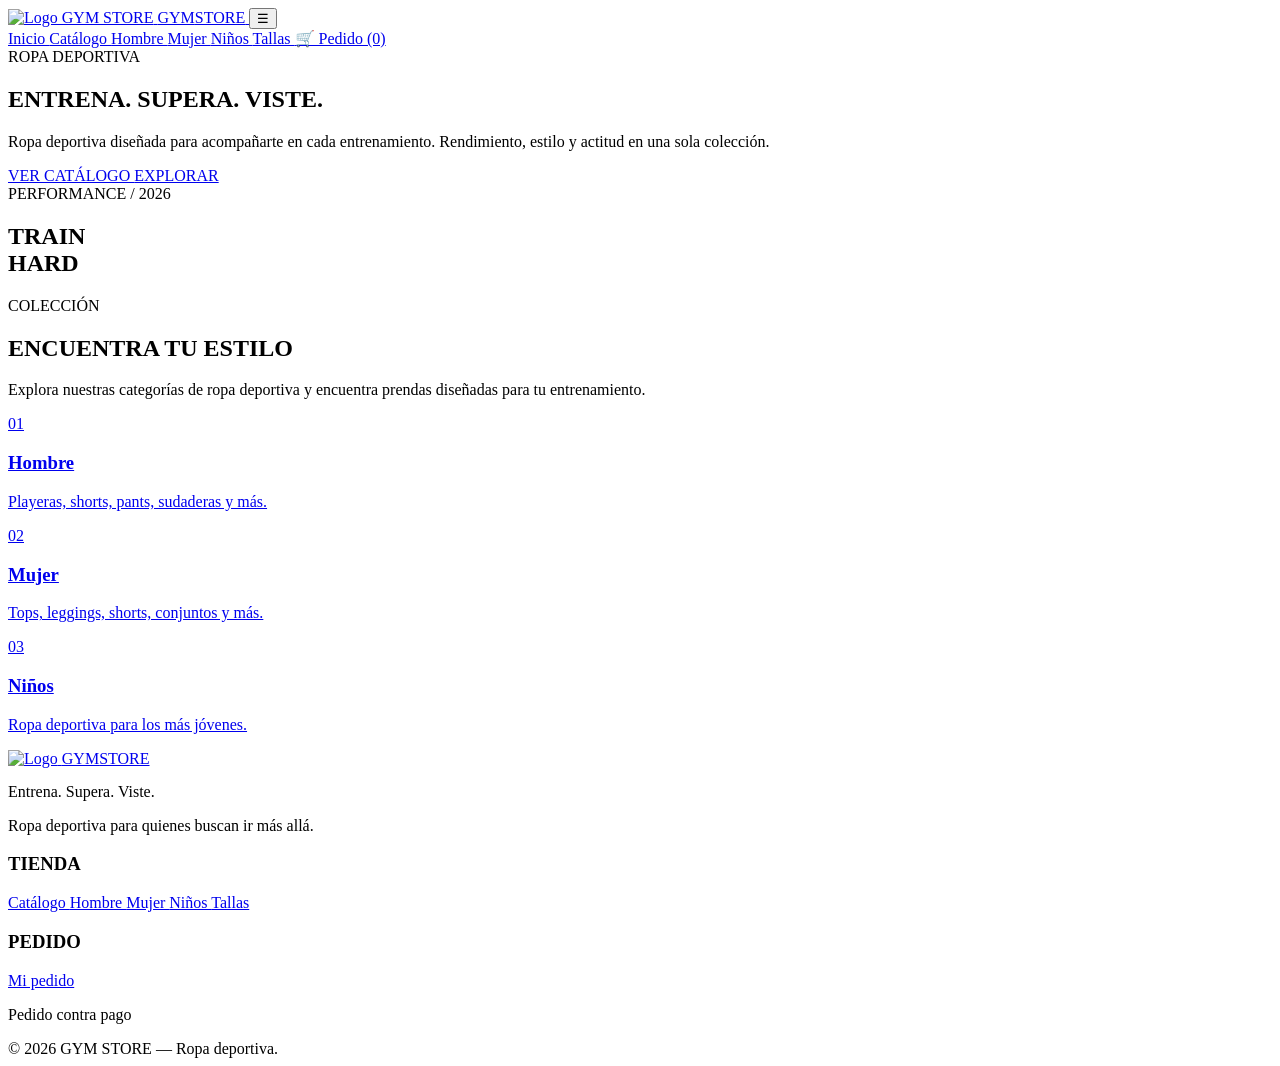
==== index.html @ 585616c9 "Add files via upload" ====
<!DOCTYPE html>
<html lang="es">

<head>

    <meta charset="UTF-8">

    <meta
        name="viewport"
        content="width=device-width, initial-scale=1.0"
    >

    <meta
        name="description"
        content="Tienda de ropa deportiva y gym."
    >

    <title>GYM STORE | Ropa Deportiva</title>

    <!-- CSS PRINCIPAL -->
    <link
        rel="stylesheet"
        href="assets/css/style.css"
    >

    <!-- CSS RESPONSIVE -->
    <link
        rel="stylesheet"
        href="assets/css/responsive.css"
    >

</head>

<body>

    <!-- =====================================================
         HEADER
         ===================================================== -->

    <header class="header">

        <div class="header-container">

            <!-- LOGO -->

            <a
                href="index.html"
                class="logo"
            >

                <img
                    src="assets/img/logo.png"
                    alt="Logo GYM STORE"
                >

                <span class="logo-text">
                    GYM<span>STORE</span>
                </span>

            </a>


            <!-- BOTÓN MENÚ MÓVIL -->

            <button
                class="menu-toggle"
                id="menuToggle"
                aria-label="Abrir menú"
            >
                ☰
            </button>


            <!-- NAVEGACIÓN -->

            <nav
                class="nav"
                id="mainNav"
            >

                <a href="index.html">
                    Inicio
                </a>

                <a href="catalogo.html">
                    Catálogo
                </a>

                <a href="hombre.html">
                    Hombre
                </a>

                <a href="mujer.html">
                    Mujer
                </a>

                <a href="ninos.html">
                    Niños
                </a>

                <a href="tallas.html">
                    Tallas
                </a>

                <a
                    href="pedido.html"
                    class="nav-pedido"
                >
                    🛒 Pedido
                    <span id="cartCount">(0)</span>
                </a>

            </nav>

        </div>

    </header>


    <!-- =====================================================
         HERO
         ===================================================== -->

    <main>

        <section class="hero">

            <div class="hero-container">

                <!-- TEXTO -->

                <div class="hero-content">

                    <span class="hero-label">
                        ROPA DEPORTIVA
                    </span>


                    <h1>

                        ENTRENA.
                        <span>SUPERA.</span>
                        VISTE.

                    </h1>


                    <p class="hero-description">

                        Ropa deportiva diseñada para acompañarte
                        en cada entrenamiento. Rendimiento,
                        estilo y actitud en una sola colección.

                    </p>


                    <div class="hero-buttons">

                        <a
                            href="catalogo.html"
                            class="btn btn-primary"
                        >
                            VER CATÁLOGO
                        </a>

                        <a
                            href="#categorias"
                            class="btn btn-outline"
                        >
                            EXPLORAR
                        </a>

                    </div>

                </div>


                <!-- ELEMENTO VISUAL -->

                <div class="hero-visual">

                    <div class="hero-card">

                        <div class="hero-card-content">

                            <span>
                                PERFORMANCE / 2026
                            </span>

                            <h2>
                                TRAIN<br>
                                HARD
                            </h2>

                        </div>

                    </div>

                </div>

            </div>

        </section>


        <!-- =================================================
             CATEGORÍAS
             ================================================= -->

        <section
            class="section"
            id="categorias"
        >

            <div class="section-container">

                <div class="section-header">

                    <span class="section-tag">
                        COLECCIÓN
                    </span>

                    <h2 class="section-title">
                        ENCUENTRA TU ESTILO
                    </h2>

                    <p class="section-description">

                        Explora nuestras categorías de ropa
                        deportiva y encuentra prendas diseñadas
                        para tu entrenamiento.

                    </p>

                </div>


                <div class="categories">


                    <!-- HOMBRE -->

                    <a
                        href="hombre.html"
                        class="category-card"
                    >

                        <span class="category-number">
                            01
                        </span>

                        <h3>
                            Hombre
                        </h3>

                        <p>
                            Playeras, shorts, pants,
                            sudaderas y más.
                        </p>

                    </a>


                    <!-- MUJER -->

                    <a
                        href="mujer.html"
                        class="category-card"
                    >

                        <span class="category-number">
                            02
                        </span>

                        <h3>
                            Mujer
                        </h3>

                        <p>
                            Tops, leggings, shorts,
                            conjuntos y más.
                        </p>

                    </a>


                    <!-- NIÑOS -->

                    <a
                        href="ninos.html"
                        class="category-card"
                    >

                        <span class="category-number">
                            03
                        </span>

                        <h3>
                            Niños
                        </h3>

                        <p>
                            Ropa deportiva para
                            los más jóvenes.
                        </p>

                    </a>


                </div>

            </div>

        </section>

    </main>


    <!-- =====================================================
         FOOTER
         ===================================================== -->

    <footer class="footer">

        <div class="footer-container">


            <!-- INFORMACIÓN -->

            <div>

                <a
                    href="index.html"
                    class="logo"
                >

                    <img
                        src="assets/img/logo.png"
                        alt="Logo"
                    >

                    <span class="logo-text">
                        GYM<span>STORE</span>
                    </span>

                </a>

                <p style="margin-top: 15px;">
                    Entrena. Supera. Viste.
                </p>

                <p>
                    Ropa deportiva para quienes
                    buscan ir más allá.
                </p>

            </div>


            <!-- TIENDA -->

            <div>

                <h3>
                    TIENDA
                </h3>

                <a href="catalogo.html">
                    Catálogo
                </a>

                <a href="hombre.html">
                    Hombre
                </a>

                <a href="mujer.html">
                    Mujer
                </a>

                <a href="ninos.html">
                    Niños
                </a>

                <a href="tallas.html">
                    Tallas
                </a>

            </div>


            <!-- PEDIDO -->

            <div>

                <h3>
                    PEDIDO
                </h3>

                <a href="pedido.html">
                    Mi pedido
                </a>

                <p>
                    Pedido contra pago
                </p>

            </div>

        </div>


        <div class="footer-bottom">

            © 2026 GYM STORE —
            Ropa deportiva.

        </div>

    </footer>


    <!-- =====================================================
         JAVASCRIPT
         ===================================================== -->

    <script src="assets/js/app.js"></script>

</body>

</html>
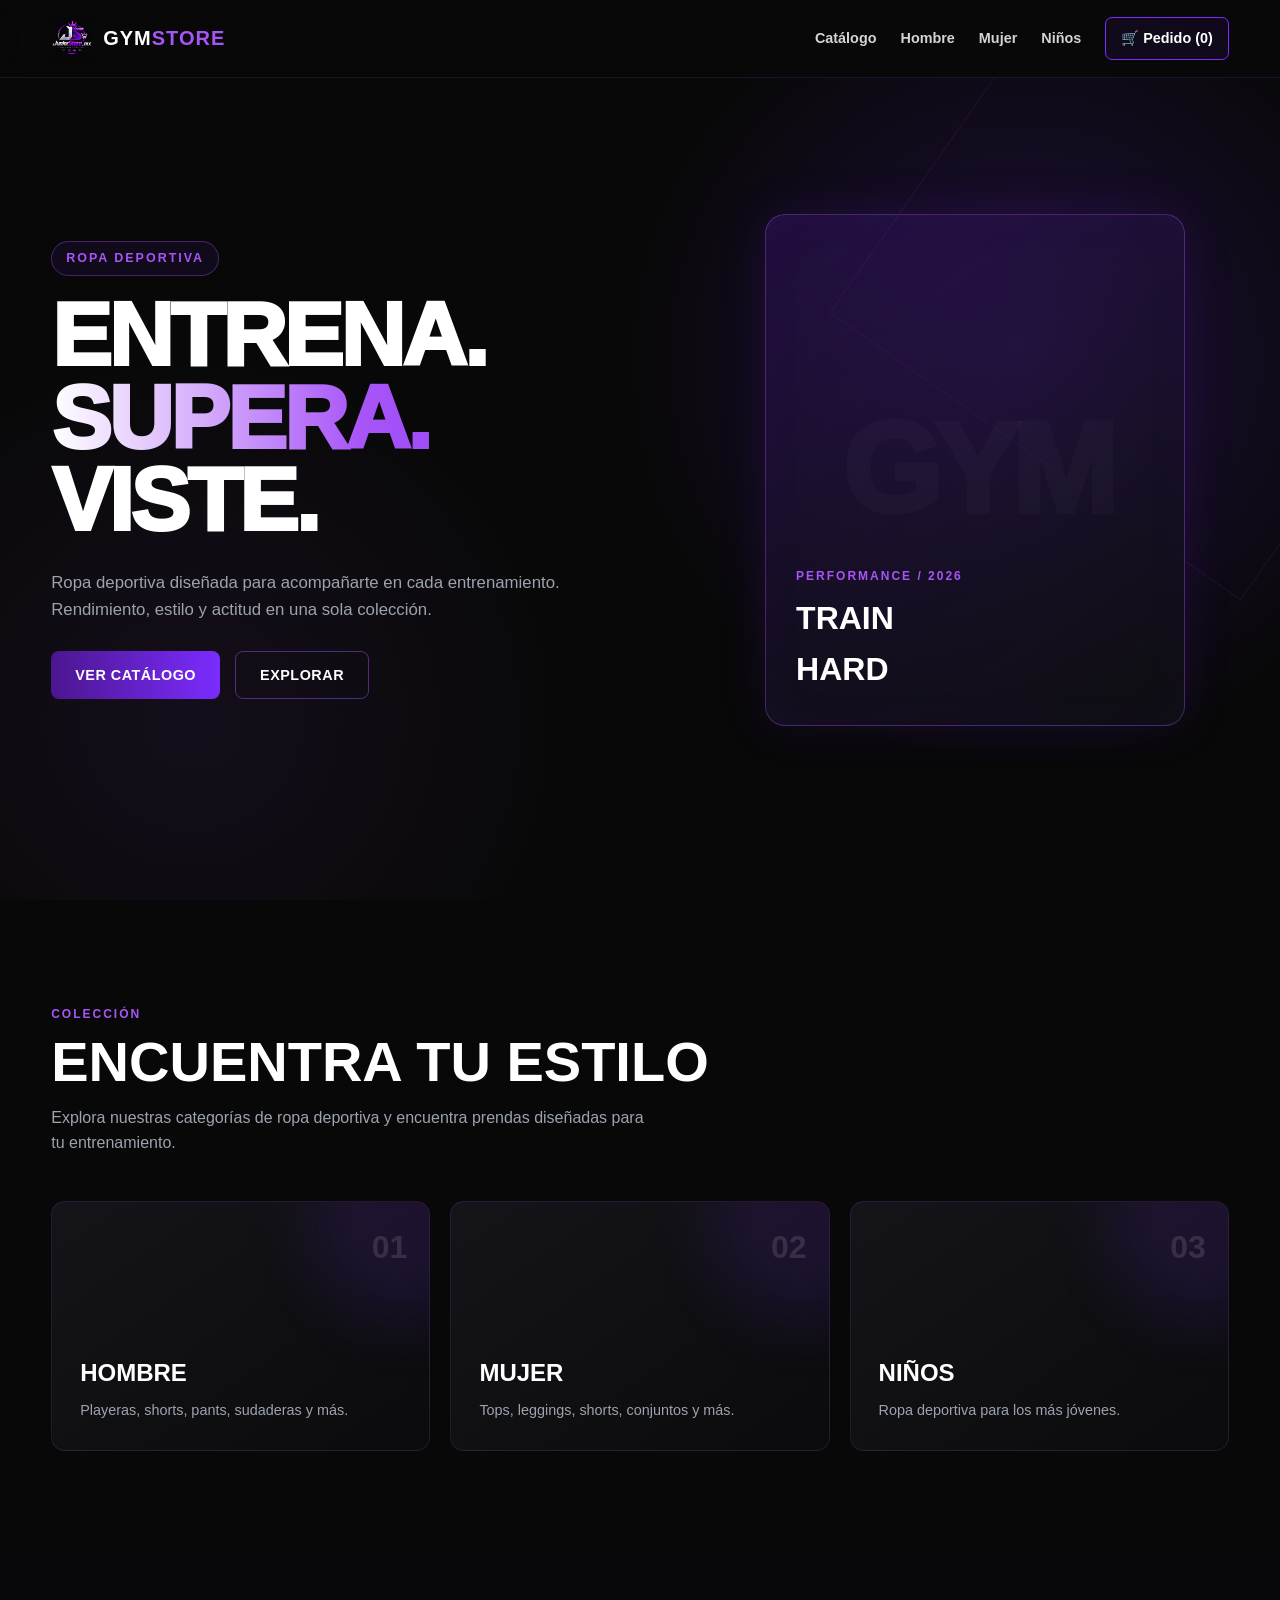
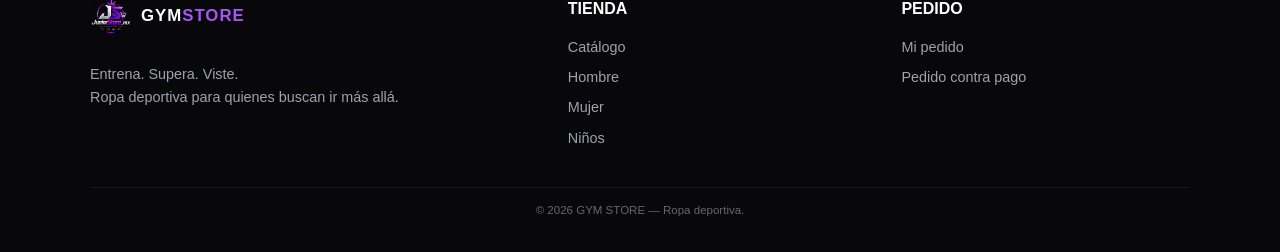
==== commit 20544ccc: "Add files via upload" ====
--- a/index.html
+++ b/index.html
@@ -78,10 +78,7 @@
                 id="mainNav"
             >
 
-                <a href="index.html">
-                    Inicio
-                </a>
-
+                
                 <a href="catalogo.html">
                     Catálogo
                 </a>
@@ -98,9 +95,7 @@
                     Niños
                 </a>
 
-                <a href="tallas.html">
-                    Tallas
-                </a>
+                
 
                 <a
                     href="pedido.html"
@@ -381,9 +376,7 @@
                     Niños
                 </a>
 
-                <a href="tallas.html">
-                    Tallas
-                </a>
+               
 
             </div>
 
--- a/assets/css/style.css
+++ b/assets/css/style.css
@@ -0,0 +1,1730 @@
+/* =========================================================
+   TIENDA GYM
+   ESTILOS PRINCIPALES
+   ========================================================= */
+
+:root {
+    --bg-primary: #080808;
+    --bg-secondary: #0f0f12;
+    --bg-card: #17171c;
+
+    --purple: #7b2cff;
+    --purple-dark: #4b168f;
+    --purple-neon: #a855f7;
+
+    --white: #ffffff;
+    --gray: #9ca3af;
+    --gray-dark: #666670;
+
+    --border: rgba(168, 85, 247, 0.22);
+
+    --shadow-purple: 0 0 25px rgba(123, 44, 255, 0.25);
+
+    --transition: 0.3s ease;
+}
+
+/* =========================================================
+   RESET
+   ========================================================= */
+
+* {
+    margin: 0;
+    padding: 0;
+    box-sizing: border-box;
+}
+
+html {
+    scroll-behavior: smooth;
+}
+
+body {
+    font-family: Arial, Helvetica, sans-serif;
+    background: var(--bg-primary);
+    color: var(--white);
+    line-height: 1.6;
+    overflow-x: hidden;
+}
+
+a {
+    color: inherit;
+    text-decoration: none;
+}
+
+button,
+a {
+    -webkit-tap-highlight-color: transparent;
+}
+
+/* =========================================================
+   SCROLLBAR
+   ========================================================= */
+
+::-webkit-scrollbar {
+    width: 8px;
+}
+
+::-webkit-scrollbar-track {
+    background: #050505;
+}
+
+::-webkit-scrollbar-thumb {
+    background: var(--purple-dark);
+    border-radius: 10px;
+}
+
+::-webkit-scrollbar-thumb:hover {
+    background: var(--purple);
+}
+
+/* =========================================================
+   HEADER
+   ========================================================= */
+
+.header {
+    position: fixed;
+    top: 0;
+    left: 0;
+    width: 100%;
+    height: 78px;
+
+    display: flex;
+    align-items: center;
+
+    background: rgba(8, 8, 8, 0.88);
+    backdrop-filter: blur(14px);
+
+    border-bottom: 1px solid rgba(168, 85, 247, 0.15);
+
+    z-index: 1000;
+}
+
+.header-container {
+    width: min(1200px, 92%);
+    margin: auto;
+
+    display: flex;
+    align-items: center;
+    justify-content: space-between;
+    gap: 30px;
+}
+
+/* =========================================================
+   LOGO
+   ========================================================= */
+
+.logo {
+    display: flex;
+    align-items: center;
+    gap: 10px;
+
+    font-size: 1.25rem;
+    font-weight: 900;
+    letter-spacing: 1px;
+    text-transform: uppercase;
+}
+
+.logo img {
+    width: 42px;
+    height: 42px;
+
+    object-fit: contain;
+
+    border-radius: 8px;
+}
+
+.logo-text {
+    color: var(--white);
+}
+
+.logo-text span {
+    color: var(--purple-neon);
+}
+
+/* =========================================================
+   NAVEGACIÓN
+   ========================================================= */
+
+.nav {
+    display: flex;
+    align-items: center;
+    gap: 24px;
+}
+
+.nav a {
+    position: relative;
+
+    color: #d4d4d8;
+
+    font-size: 0.9rem;
+    font-weight: 700;
+
+    transition: var(--transition);
+}
+
+.nav a::after {
+    content: "";
+
+    position: absolute;
+    left: 0;
+    bottom: -8px;
+
+    width: 0;
+    height: 2px;
+
+    background: var(--purple-neon);
+
+    box-shadow: 0 0 10px var(--purple);
+
+    transition: var(--transition);
+}
+
+.nav a:hover {
+    color: var(--white);
+}
+
+.nav a:hover::after {
+    width: 100%;
+}
+
+/* =========================================================
+   BOTÓN PEDIDO
+   ========================================================= */
+
+.nav-pedido {
+    padding: 9px 15px;
+
+    border: 1px solid var(--purple);
+    border-radius: 7px;
+
+    color: var(--white) !important;
+
+    background: rgba(123, 44, 255, 0.08);
+
+    transition: var(--transition);
+}
+
+.nav-pedido:hover {
+    background: var(--purple);
+    box-shadow: var(--shadow-purple);
+}
+
+.nav-pedido::after {
+    display: none;
+}
+
+/* =========================================================
+   BOTÓN MENÚ MÓVIL
+   ========================================================= */
+
+.menu-toggle {
+    display: none;
+
+    width: 42px;
+    height: 42px;
+
+    border: 1px solid var(--border);
+    border-radius: 8px;
+
+    background: var(--bg-card);
+    color: var(--white);
+
+    cursor: pointer;
+
+    font-size: 1.3rem;
+}
+
+/* =========================================================
+   HERO
+   ========================================================= */
+
+.hero {
+    min-height: 100vh;
+
+    display: flex;
+    align-items: center;
+
+    position: relative;
+
+    padding: 120px 0 80px;
+
+    background:
+        radial-gradient(
+            circle at 80% 40%,
+            rgba(123, 44, 255, 0.20),
+            transparent 35%
+        ),
+        radial-gradient(
+            circle at 15% 80%,
+            rgba(168, 85, 247, 0.08),
+            transparent 30%
+        ),
+        var(--bg-primary);
+
+    overflow: hidden;
+}
+
+/* Líneas decorativas */
+
+.hero::before {
+    content: "";
+
+    position: absolute;
+    top: 0;
+    right: -150px;
+
+    width: 500px;
+    height: 500px;
+
+    border: 1px solid rgba(168, 85, 247, 0.10);
+
+    transform: rotate(35deg);
+}
+
+.hero-container {
+    width: min(1200px, 92%);
+    margin: auto;
+
+    display: grid;
+    grid-template-columns: 1.1fr 0.9fr;
+
+    align-items: center;
+
+    gap: 50px;
+
+    position: relative;
+    z-index: 2;
+}
+
+/* =========================================================
+   TEXTO HERO
+   ========================================================= */
+
+.hero-content {
+    animation: fadeUp 0.8s ease forwards;
+}
+
+.hero-label {
+    display: inline-block;
+
+    margin-bottom: 18px;
+
+    padding: 7px 14px;
+
+    border: 1px solid rgba(168, 85, 247, 0.35);
+    border-radius: 30px;
+
+    background: rgba(123, 44, 255, 0.08);
+
+    color: var(--purple-neon);
+
+    font-size: 0.78rem;
+    font-weight: 800;
+
+    letter-spacing: 2px;
+    text-transform: uppercase;
+}
+
+.hero h1 {
+    max-width: 750px;
+
+    font-size: clamp(3rem, 7vw, 6.5rem);
+
+    line-height: 0.92;
+
+    font-weight: 950;
+
+    letter-spacing: -3px;
+
+    text-transform: uppercase;
+}
+
+.hero h1 span {
+    display: block;
+
+    color: transparent;
+
+    background: linear-gradient(
+        90deg,
+        #ffffff,
+        var(--purple-neon),
+        var(--purple)
+    );
+
+    background-clip: text;
+    -webkit-background-clip: text;
+}
+
+.hero-description {
+    max-width: 580px;
+
+    margin: 28px 0;
+
+    color: var(--gray);
+
+    font-size: 1.05rem;
+}
+
+/* =========================================================
+   BOTONES
+   ========================================================= */
+
+.hero-buttons {
+    display: flex;
+    align-items: center;
+    gap: 15px;
+
+    flex-wrap: wrap;
+}
+
+.btn {
+    display: inline-flex;
+    align-items: center;
+    justify-content: center;
+
+    min-height: 48px;
+
+    padding: 0 24px;
+
+    border-radius: 8px;
+
+    font-size: 0.9rem;
+    font-weight: 800;
+
+    letter-spacing: 0.5px;
+
+    cursor: pointer;
+
+    transition: var(--transition);
+}
+
+.btn-primary {
+    border: none;
+
+    background: linear-gradient(
+        90deg,
+        var(--purple-dark),
+        var(--purple)
+    );
+
+    color: var(--white);
+
+    box-shadow: 0 0 0 rgba(123, 44, 255, 0);
+}
+
+.btn-primary:hover {
+    transform: translateY(-3px);
+
+    box-shadow:
+        0 0 15px rgba(123, 44, 255, 0.45),
+        0 0 35px rgba(123, 44, 255, 0.18);
+}
+
+.btn-outline {
+    border: 1px solid rgba(168, 85, 247, 0.45);
+
+    background: transparent;
+
+    color: var(--white);
+}
+
+.btn-outline:hover {
+    border-color: var(--purple-neon);
+
+    background: rgba(123, 44, 255, 0.08);
+
+    box-shadow: var(--shadow-purple);
+}
+
+/* =========================================================
+   HERO VISUAL
+   ========================================================= */
+
+.hero-visual {
+    min-height: 500px;
+
+    position: relative;
+
+    display: flex;
+    align-items: center;
+    justify-content: center;
+}
+
+.hero-card {
+    width: min(420px, 90%);
+
+    aspect-ratio: 0.82;
+
+    position: relative;
+
+    border: 1px solid rgba(168, 85, 247, 0.35);
+    border-radius: 20px;
+
+    background:
+        linear-gradient(
+            145deg,
+            rgba(123, 44, 255, 0.16),
+            rgba(15, 15, 18, 0.95)
+        );
+
+    box-shadow:
+        0 0 50px rgba(123, 44, 255, 0.12),
+        inset 0 0 50px rgba(123, 44, 255, 0.04);
+
+    overflow: hidden;
+}
+
+.hero-card::before {
+    content: "GYM";
+
+    position: absolute;
+
+    top: 50%;
+    left: 50%;
+
+    transform: translate(-50%, -50%);
+
+    font-size: 8rem;
+    font-weight: 950;
+
+    color: rgba(255, 255, 255, 0.025);
+
+    letter-spacing: -8px;
+}
+
+.hero-card-content {
+    position: absolute;
+
+    left: 30px;
+    right: 30px;
+    bottom: 30px;
+
+    z-index: 2;
+}
+
+.hero-card-content span {
+    color: var(--purple-neon);
+
+    font-size: 0.75rem;
+    font-weight: 800;
+
+    letter-spacing: 2px;
+}
+
+.hero-card-content h2 {
+    margin-top: 5px;
+
+    font-size: 2rem;
+
+    text-transform: uppercase;
+}
+
+/* =========================================================
+   SECCIONES
+   ========================================================= */
+
+.section {
+    padding: 100px 0;
+}
+
+.section-container {
+    width: min(1200px, 92%);
+    margin: auto;
+}
+
+.section-header {
+    margin-bottom: 45px;
+}
+
+.section-tag {
+    color: var(--purple-neon);
+
+    font-size: 0.75rem;
+    font-weight: 800;
+
+    letter-spacing: 2px;
+    text-transform: uppercase;
+}
+
+.section-title {
+    margin-top: 8px;
+
+    font-size: clamp(2rem, 5vw, 3.5rem);
+
+    line-height: 1;
+
+    text-transform: uppercase;
+}
+
+.section-description {
+    max-width: 600px;
+
+    margin-top: 15px;
+
+    color: var(--gray);
+}
+
+/* =========================================================
+   CARDS DE CATEGORÍAS
+   ========================================================= */
+
+.categories {
+    display: grid;
+
+    grid-template-columns: repeat(3, 1fr);
+
+    gap: 20px;
+}
+
+.category-card {
+    min-height: 250px;
+
+    display: flex;
+    flex-direction: column;
+    justify-content: flex-end;
+
+    padding: 28px;
+
+    position: relative;
+
+    border: 1px solid rgba(168, 85, 247, 0.16);
+    border-radius: 14px;
+
+    background:
+        linear-gradient(
+            145deg,
+            #151519,
+            #0b0b0d
+        );
+
+    overflow: hidden;
+
+    transition: var(--transition);
+}
+
+.category-card::before {
+    content: "";
+
+    position: absolute;
+
+    top: -80px;
+    right: -80px;
+
+    width: 200px;
+    height: 200px;
+
+    border-radius: 50%;
+
+    background: rgba(123, 44, 255, 0.12);
+
+    filter: blur(30px);
+}
+
+.category-card:hover {
+    transform: translateY(-7px);
+
+    border-color: rgba(168, 85, 247, 0.55);
+
+    box-shadow: var(--shadow-purple);
+}
+
+.category-number {
+    position: absolute;
+
+    top: 20px;
+    right: 22px;
+
+    color: rgba(255, 255, 255, 0.12);
+
+    font-size: 2rem;
+    font-weight: 900;
+}
+
+.category-card h3 {
+    position: relative;
+
+    font-size: 1.5rem;
+
+    text-transform: uppercase;
+}
+
+.category-card p {
+    position: relative;
+
+    margin-top: 6px;
+
+    color: var(--gray);
+
+    font-size: 0.9rem;
+}
+
+/* =========================================================
+   FOOTER
+   ========================================================= */
+
+.footer {
+    padding: 50px 0 25px;
+
+    border-top: 1px solid rgba(168, 85, 247, 0.12);
+
+    background: #050505;
+}
+
+.footer-container {
+    width: min(1200px, 92%);
+    margin: auto;
+
+    display: grid;
+    grid-template-columns: 1.5fr 1fr 1fr;
+
+    gap: 40px;
+}
+
+.footer h3 {
+    margin-bottom: 15px;
+
+    font-size: 1rem;
+}
+
+.footer p,
+.footer a {
+    color: var(--gray);
+
+    font-size: 0.9rem;
+}
+
+.footer a {
+    display: block;
+
+    margin-bottom: 7px;
+
+    transition: var(--transition);
+}
+
+.footer a:hover {
+    color: var(--purple-neon);
+}
+
+.footer-bottom {
+    width: min(1200px, 92%);
+
+    margin: 40px auto 0;
+
+    padding-top: 20px;
+
+    border-top: 1px solid rgba(255, 255, 255, 0.06);
+
+    text-align: center;
+
+    color: var(--gray-dark);
+
+    font-size: 0.8rem;
+}
+
+/* =========================================================
+   ANIMACIONES
+   ========================================================= */
+
+@keyframes fadeUp {
+    from {
+        opacity: 0;
+        transform: translateY(25px);
+    }
+
+    to {
+        opacity: 1;
+        transform: translateY(0);
+    }
+}
+/* =========================================================
+   GYM STORE
+   MENÚ MÓVIL - CORRECCIÓN DEFINITIVA
+   COMPATIBLE CON BOOTSTRAP
+   ========================================================= */
+
+@media (max-width: 768px) {
+
+    /* ==========================================
+       HEADER
+       ========================================== */
+
+    .header {
+        position: fixed !important;
+
+        top: 0 !important;
+        left: 0 !important;
+
+        width: 100% !important;
+
+        height: 70px !important;
+
+        z-index: 10000 !important;
+
+        background:
+            rgba(8, 8, 11, 0.97) !important;
+
+        border-bottom:
+            1px solid
+            rgba(168, 85, 247, 0.18) !important;
+
+        backdrop-filter:
+            blur(14px) !important;
+    }
+
+
+    .header-container {
+
+        width: 100% !important;
+
+        height: 70px !important;
+
+        padding:
+            0 18px !important;
+
+        display: flex !important;
+
+        align-items: center !important;
+
+        justify-content: space-between !important;
+    }
+
+
+    /* ==========================================
+       LOGO
+       ========================================== */
+
+    .header .logo {
+
+        display: flex !important;
+
+        align-items: center !important;
+
+        gap: 7px !important;
+
+        margin: 0 !important;
+
+        padding: 0 !important;
+
+        text-decoration: none !important;
+    }
+
+
+    .header .logo img {
+
+        width: 35px !important;
+
+        height: 35px !important;
+
+        object-fit: contain !important;
+    }
+
+
+    .header .logo-text {
+
+        color:
+            #ffffff !important;
+
+        font-size:
+            0.95rem !important;
+
+        font-weight:
+            900 !important;
+
+        white-space:
+            nowrap !important;
+    }
+
+
+    .header .logo-text span {
+
+        color:
+            #a855f7 !important;
+    }
+
+
+    /* ==========================================
+       BOTÓN HAMBURGUESA
+       ========================================== */
+
+    .menu-toggle {
+
+        width:
+            42px !important;
+
+        height:
+            42px !important;
+
+        padding:
+            0 !important;
+
+        display:
+            flex !important;
+
+        align-items:
+            center !important;
+
+        justify-content:
+            center !important;
+
+        border:
+            1px solid
+            rgba(255,255,255,0.35) !important;
+
+        border-radius:
+            10px !important;
+
+        background:
+            #111116 !important;
+
+        color:
+            #ffffff !important;
+
+        font-size:
+            0 !important;
+
+        line-height:
+            1 !important;
+
+        cursor:
+            pointer !important;
+
+        z-index:
+            10002 !important;
+    }
+
+
+    /* ==========================================
+       HAMBURGUESA
+       ========================================== */
+
+    .menu-toggle::before {
+
+        content:
+            "☰";
+
+        font-size:
+            22px;
+
+        color:
+            #ffffff;
+
+        line-height:
+            1;
+    }
+
+
+    /* ==========================================
+       BOTÓN CUANDO ESTÁ ABIERTO
+       ========================================== */
+
+    .menu-toggle.active::before {
+
+        content:
+            "✕";
+
+        font-size:
+            21px;
+    }
+
+
+    /* ==========================================
+       MENÚ
+       IMPORTANTE:
+       Bootstrap .nav queda ANULADO aquí
+       ========================================== */
+
+    .header .nav {
+
+        position:
+            fixed !important;
+
+        top:
+            76px !important;
+
+        left:
+            14px !important;
+
+        right:
+            14px !important;
+
+        width:
+            auto !important;
+
+        height:
+            auto !important;
+
+        max-height:
+            none !important;
+
+        padding:
+            8px !important;
+
+        margin:
+            0 !important;
+
+        display:
+            flex !important;
+
+        flex-direction:
+            column !important;
+
+        flex-wrap:
+            nowrap !important;
+
+        align-items:
+            stretch !important;
+
+        gap:
+            2px !important;
+
+        overflow:
+            hidden !important;
+
+        border:
+            1px solid
+            rgba(168,85,247,0.30) !important;
+
+        border-radius:
+            14px !important;
+
+        background:
+            linear-gradient(
+                145deg,
+                #15151b,
+                #09090c
+            ) !important;
+
+        box-shadow:
+            0 20px 45px
+            rgba(0,0,0,0.65) !important;
+
+        opacity:
+            0 !important;
+
+        visibility:
+            hidden !important;
+
+        pointer-events:
+            none !important;
+
+        transform:
+            translateY(-8px) !important;
+
+        transition:
+            opacity .2s ease,
+            transform .2s ease,
+            visibility .2s ease !important;
+    }
+
+
+    /* ==========================================
+       MENÚ ABIERTO
+       ========================================== */
+
+    .header .nav.active {
+
+        opacity:
+            1 !important;
+
+        visibility:
+            visible !important;
+
+        pointer-events:
+            auto !important;
+
+        transform:
+            translateY(0) !important;
+    }
+
+
+    /* ==========================================
+       ENLACES
+       ========================================== */
+
+    .header .nav > a {
+
+        display:
+            flex !important;
+
+        align-items:
+            center !important;
+
+        justify-content:
+            flex-start !important;
+
+        width:
+            100% !important;
+
+        min-height:
+            38px !important;
+
+        height:
+            38px !important;
+
+        margin:
+            0 !important;
+
+        padding:
+            0 13px !important;
+
+        border:
+            none !important;
+
+        border-radius:
+            8px !important;
+
+        background:
+            transparent !important;
+
+        color:
+            #eeeeee !important;
+
+        font-size:
+            0.78rem !important;
+
+        font-weight:
+            700 !important;
+
+        line-height:
+            1 !important;
+
+        text-decoration:
+            none !important;
+
+        white-space:
+            nowrap !important;
+    }
+
+
+    .header .nav > a:hover {
+
+        background:
+            rgba(168,85,247,0.10) !important;
+
+        color:
+            #ffffff !important;
+    }
+
+
+    /* ==========================================
+       PEDIDO
+       ========================================== */
+
+    .header .nav > .nav-pedido {
+
+        justify-content:
+            center !important;
+
+        margin-top:
+            5px !important;
+
+        border:
+            1px solid
+            #7b2cff !important;
+
+        background:
+            rgba(123,44,255,0.08) !important;
+
+        color:
+            #ffffff !important;
+    }
+
+
+    .header .nav > .nav-pedido:hover {
+
+        background:
+            rgba(123,44,255,0.18) !important;
+    }
+
+
+    /* ==========================================
+       CONTENIDO
+       ========================================== */
+
+    .catalogo-page {
+
+        padding-top:
+            92px !important;
+    }
+}
+
+
+/* =========================================================
+   TELÉFONOS PEQUEÑOS
+   ========================================================= */
+
+@media (max-width: 400px) {
+
+    .header-container {
+
+        padding:
+            0 14px !important;
+    }
+
+
+    .header .logo img {
+
+        width:
+            32px !important;
+
+        height:
+            32px !important;
+    }
+
+
+    .header .logo-text {
+
+        font-size:
+            0.88rem !important;
+    }
+
+
+    .header .nav {
+
+        left:
+            10px !important;
+
+        right:
+            10px !important;
+
+        top:
+            74px !important;
+    }
+
+
+    .header .nav > a {
+
+        min-height:
+            36px !important;
+
+        height:
+            36px !important;
+
+        font-size:
+            0.75rem !important;
+    }
+}
+/* =========================================================
+   GYM STORE
+   FOOTER GLOBAL
+   MISMO DISEÑO EN TODAS LAS PÁGINAS
+   ========================================================= */
+
+
+/* =========================================================
+   FOOTER BASE
+   ========================================================= */
+
+.footer {
+
+    width: 100%;
+
+    margin: 0 !important;
+
+    padding: 38px 0 0 !important;
+
+    background: #08080b !important;
+
+    border: none !important;
+
+    color: #ffffff;
+
+    box-sizing: border-box;
+}
+
+
+/* =========================================================
+   CONTENEDOR PRINCIPAL
+   ========================================================= */
+
+.footer-container {
+
+    width: min(
+        1100px,
+        calc(100% - 60px)
+    );
+
+    margin: 0 auto !important;
+
+    display: grid;
+
+    grid-template-columns:
+        1.5fr
+        1fr
+        1fr;
+
+    gap: 45px;
+
+    align-items: start;
+
+    box-sizing: border-box;
+}
+
+
+/* =========================================================
+   MARCA
+   ========================================================= */
+
+.footer-brand {
+
+    min-width: 0;
+}
+
+
+.footer .logo {
+
+    display: inline-flex !important;
+
+    align-items: center;
+
+    gap: 8px;
+
+    margin: 0 0 10px !important;
+
+    padding: 0 !important;
+
+    text-decoration: none !important;
+}
+
+
+.footer .logo img {
+
+    width: 38px;
+
+    height: 38px;
+
+    object-fit: contain;
+
+    flex-shrink: 0;
+}
+
+
+.footer .logo-text {
+
+    color: #ffffff !important;
+
+    font-size: 1rem;
+
+    font-weight: 900;
+
+    line-height: 1;
+}
+
+
+.footer .logo-text span {
+
+    color: #a855f7 !important;
+}
+
+
+/* DESCRIPCIÓN */
+
+.footer-brand p {
+
+    margin: 3px 0 !important;
+
+    padding: 0 !important;
+
+    max-width: 300px;
+
+    color: #a5a5b1 !important;
+
+    font-size: 0.78rem;
+
+    line-height: 1.45;
+}
+
+
+/* =========================================================
+   COLUMNAS
+   ========================================================= */
+
+.footer-column {
+
+    min-width: 0;
+
+    display: flex;
+
+    flex-direction: column;
+
+    align-items: flex-start;
+
+    gap: 6px;
+}
+
+
+.footer-column h3 {
+
+    margin: 0 0 7px !important;
+
+    padding: 0 !important;
+
+    color: #ffffff !important;
+
+    font-size: 0.78rem;
+
+    font-weight: 900;
+
+    line-height: 1.2;
+}
+
+
+.footer-column a {
+
+    display: block;
+
+    width: fit-content;
+
+    margin: 0 !important;
+
+    padding: 0 !important;
+
+    color: #a5a5b1 !important;
+
+    font-size: 0.76rem;
+
+    line-height: 1.45;
+
+    text-decoration: none !important;
+
+    transition: color .2s ease;
+}
+
+
+.footer-column a:hover {
+
+    color: #a855f7 !important;
+}
+
+
+.footer-column p {
+
+    margin: 0 !important;
+
+    padding: 0 !important;
+
+    color: #a5a5b1 !important;
+
+    font-size: 0.76rem;
+
+    line-height: 1.45;
+}
+
+
+/* =========================================================
+   COPYRIGHT
+   ========================================================= */
+
+.footer-bottom {
+
+    width: min(
+        1100px,
+        calc(100% - 60px)
+    );
+
+    margin: 28px auto 0 !important;
+
+    padding: 14px 0 !important;
+
+    border-top: none !important;
+
+    color: #666672 !important;
+
+    text-align: center;
+
+    font-size: 0.64rem;
+
+    line-height: 1.4;
+
+    box-sizing: border-box;
+}
+
+
+/* =========================================================
+   TABLET
+   ========================================================= */
+
+@media (max-width: 800px) {
+
+    .footer {
+
+        padding-top: 32px !important;
+    }
+
+
+    .footer-container {
+
+        width:
+            calc(100% - 40px);
+
+        grid-template-columns:
+            1.4fr
+            1fr
+            1fr;
+
+        gap: 25px;
+    }
+}
+
+
+/* =========================================================
+   MÓVIL
+   ========================================================= */
+
+@media (max-width: 600px) {
+
+    .footer {
+
+        padding:
+            30px 0 0 !important;
+
+        margin:
+            0 !important;
+
+        border:
+            none !important;
+    }
+
+
+    .footer-container {
+
+        width:
+            calc(100% - 32px);
+
+        margin:
+            0 auto !important;
+
+        display:
+            grid !important;
+
+        /*
+        PRIMERA FILA:
+        MARCA
+
+        SEGUNDA FILA:
+        TIENDA | PEDIDO
+        */
+
+        grid-template-columns:
+            1fr
+            1fr !important;
+
+        gap:
+            20px 35px !important;
+
+        align-items:
+            start !important;
+    }
+
+
+    /* ==========================================
+       MARCA OCUPA TODA LA FILA
+       ========================================== */
+
+    .footer-brand {
+
+        grid-column:
+            1 / -1 !important;
+
+        width:
+            100% !important;
+
+        margin:
+            0 !important;
+    }
+
+
+    .footer .logo {
+
+        margin-bottom:
+            8px !important;
+    }
+
+
+    .footer .logo img {
+
+        width:
+            34px;
+
+        height:
+            34px;
+    }
+
+
+    .footer .logo-text {
+
+        font-size:
+            0.92rem;
+    }
+
+
+    .footer-brand p {
+
+        max-width:
+            300px;
+
+        font-size:
+            0.72rem;
+
+        line-height:
+            1.4;
+    }
+
+
+    /* ==========================================
+       TIENDA
+       ========================================== */
+
+    .footer-column {
+
+        width:
+            100% !important;
+
+        gap:
+            5px !important;
+
+        margin:
+            0 !important;
+
+        padding:
+            0 !important;
+    }
+
+
+    .footer-column h3 {
+
+        margin:
+            0 0 6px !important;
+
+        font-size:
+            0.75rem;
+    }
+
+
+    .footer-column a,
+    .footer-column p {
+
+        font-size:
+            0.72rem;
+
+        line-height:
+            1.4;
+    }
+
+
+    /* ==========================================
+       COPYRIGHT
+       ========================================== */
+
+    .footer-bottom {
+
+        width:
+            calc(100% - 32px);
+
+        margin:
+            25px auto 0 !important;
+
+        padding:
+            12px 0 !important;
+
+        border:
+            none !important;
+
+        font-size:
+            0.60rem;
+    }
+}
+
+
+/* =========================================================
+   TELÉFONO PEQUEÑO
+   ========================================================= */
+
+@media (max-width: 380px) {
+
+    .footer-container {
+
+        width:
+            calc(100% - 28px);
+
+        gap:
+            18px 25px !important;
+    }
+
+
+    .footer .logo img {
+
+        width:
+            32px;
+
+        height:
+            32px;
+    }
+
+
+    .footer .logo-text {
+
+        font-size:
+            0.88rem;
+    }
+
+
+    .footer-brand p {
+
+        font-size:
+            0.70rem;
+    }
+
+
+    .footer-column h3 {
+
+        font-size:
+            0.72rem;
+    }
+
+
+    .footer-column a,
+    .footer-column p {
+
+        font-size:
+            0.69rem;
+    }
+
+
+    .footer-bottom {
+
+        width:
+            calc(100% - 28px);
+
+        font-size:
+            0.58rem;
+    }
+}
+
+
+/* =========================================================
+   MUY PEQUEÑO
+   ========================================================= */
+
+@media (max-width: 330px) {
+
+    .footer-container {
+
+        gap:
+            18px 15px !important;
+    }
+
+
+    .footer-brand p {
+
+        max-width:
+            250px;
+    }
+
+
+    .footer-column a,
+    .footer-column p {
+
+        font-size:
+            0.66rem;
+    }
+}
--- a/assets/css/responsive.css
+++ b/assets/css/responsive.css
@@ -0,0 +1,896 @@
+/* =========================================================
+   RESPONSIVE
+   TIENDA GYM
+   ========================================================= */
+
+@media (max-width: 950px) {
+
+    .nav {
+        gap: 15px;
+    }
+
+    .hero-container {
+        grid-template-columns: 1fr;
+    }
+
+    .hero-content {
+        text-align: center;
+    }
+
+    .hero-description {
+        margin-left: auto;
+        margin-right: auto;
+    }
+
+    .hero-buttons {
+        justify-content: center;
+    }
+
+    .hero-visual {
+        min-height: 400px;
+    }
+
+    .categories {
+        grid-template-columns: 1fr 1fr;
+    }
+
+    .footer-container {
+        grid-template-columns: 1fr 1fr;
+    }
+}
+
+
+@media (max-width: 700px) {
+
+    /* HEADER */
+
+    .header {
+        height: 68px;
+    }
+
+    .header-container {
+        width: 90%;
+    }
+
+    .logo img {
+        width: 36px;
+        height: 36px;
+    }
+
+    .logo {
+        font-size: 1rem;
+    }
+
+    .menu-toggle {
+        display: block;
+    }
+
+    .nav {
+        position: absolute;
+
+        top: 68px;
+        left: 0;
+
+        width: 100%;
+
+        padding: 20px;
+
+        display: none;
+        flex-direction: column;
+        align-items: stretch;
+
+        background: rgba(8, 8, 8, 0.98);
+
+        border-bottom: 1px solid rgba(168, 85, 247, 0.15);
+
+        box-shadow: 0 15px 30px rgba(0, 0, 0, 0.4);
+    }
+
+    .nav.active {
+        display: flex;
+    }
+
+    .nav a {
+        padding: 12px 5px;
+    }
+
+    .nav a::after {
+        bottom: 4px;
+    }
+
+    .nav-pedido {
+        text-align: center;
+    }
+
+    /* HERO */
+
+    .hero {
+        min-height: auto;
+
+        padding-top: 120px;
+        padding-bottom: 70px;
+    }
+
+    .hero h1 {
+        font-size: clamp(3rem, 15vw, 5rem);
+
+        letter-spacing: -2px;
+    }
+
+    .hero-description {
+        font-size: 0.95rem;
+    }
+
+    .hero-visual {
+        min-height: 360px;
+    }
+
+    .hero-card {
+        width: 85%;
+    }
+
+    .hero-card-content h2 {
+        font-size: 1.6rem;
+    }
+
+    /* SECCIONES */
+
+    .section {
+        padding: 70px 0;
+    }
+
+    .categories {
+        grid-template-columns: 1fr;
+    }
+
+    /* FOOTER */
+
+    .footer-container {
+        grid-template-columns: 1fr;
+        gap: 30px;
+    }
+}
+
+
+@media (max-width: 450px) {
+
+    .hero-buttons {
+        flex-direction: column;
+        width: 100%;
+    }
+
+    .btn {
+        width: 100%;
+    }
+
+    .hero-card {
+        width: 95%;
+    }
+
+    .category-card {
+        min-height: 210px;
+    }
+}
+/* =========================================================
+   GYM STORE
+   MENÚ MÓVIL - CORRECCIÓN DEFINITIVA
+   COMPATIBLE CON BOOTSTRAP
+   ========================================================= */
+
+@media (max-width: 768px) {
+
+    /* ==========================================
+       HEADER
+       ========================================== */
+
+    .header {
+        position: fixed !important;
+
+        top: 0 !important;
+        left: 0 !important;
+
+        width: 100% !important;
+
+        height: 70px !important;
+
+        z-index: 10000 !important;
+
+        background:
+            rgba(8, 8, 11, 0.97) !important;
+
+        border-bottom:
+            1px solid
+            rgba(168, 85, 247, 0.18) !important;
+
+        backdrop-filter:
+            blur(14px) !important;
+    }
+
+
+    .header-container {
+
+        width: 100% !important;
+
+        height: 70px !important;
+
+        padding:
+            0 18px !important;
+
+        display: flex !important;
+
+        align-items: center !important;
+
+        justify-content: space-between !important;
+    }
+
+
+    /* ==========================================
+       LOGO
+       ========================================== */
+
+    .header .logo {
+
+        display: flex !important;
+
+        align-items: center !important;
+
+        gap: 7px !important;
+
+        margin: 0 !important;
+
+        padding: 0 !important;
+
+        text-decoration: none !important;
+    }
+
+
+    .header .logo img {
+
+        width: 35px !important;
+
+        height: 35px !important;
+
+        object-fit: contain !important;
+    }
+
+
+    .header .logo-text {
+
+        color:
+            #ffffff !important;
+
+        font-size:
+            0.95rem !important;
+
+        font-weight:
+            900 !important;
+
+        white-space:
+            nowrap !important;
+    }
+
+
+    .header .logo-text span {
+
+        color:
+            #a855f7 !important;
+    }
+
+
+    /* ==========================================
+       BOTÓN HAMBURGUESA
+       ========================================== */
+
+    .menu-toggle {
+
+        width:
+            42px !important;
+
+        height:
+            42px !important;
+
+        padding:
+            0 !important;
+
+        display:
+            flex !important;
+
+        align-items:
+            center !important;
+
+        justify-content:
+            center !important;
+
+        border:
+            1px solid
+            rgba(255,255,255,0.35) !important;
+
+        border-radius:
+            10px !important;
+
+        background:
+            #111116 !important;
+
+        color:
+            #ffffff !important;
+
+        font-size:
+            0 !important;
+
+        line-height:
+            1 !important;
+
+        cursor:
+            pointer !important;
+
+        z-index:
+            10002 !important;
+    }
+
+
+    /* ==========================================
+       HAMBURGUESA
+       ========================================== */
+
+    .menu-toggle::before {
+
+        content:
+            "☰";
+
+        font-size:
+            22px;
+
+        color:
+            #ffffff;
+
+        line-height:
+            1;
+    }
+
+
+    /* ==========================================
+       BOTÓN CUANDO ESTÁ ABIERTO
+       ========================================== */
+
+    .menu-toggle.active::before {
+
+        content:
+            "✕";
+
+        font-size:
+            21px;
+    }
+
+
+    /* ==========================================
+       MENÚ
+       IMPORTANTE:
+       Bootstrap .nav queda ANULADO aquí
+       ========================================== */
+
+    .header .nav {
+
+        position:
+            fixed !important;
+
+        top:
+            76px !important;
+
+        left:
+            14px !important;
+
+        right:
+            14px !important;
+
+        width:
+            auto !important;
+
+        height:
+            auto !important;
+
+        max-height:
+            none !important;
+
+        padding:
+            8px !important;
+
+        margin:
+            0 !important;
+
+        display:
+            flex !important;
+
+        flex-direction:
+            column !important;
+
+        flex-wrap:
+            nowrap !important;
+
+        align-items:
+            stretch !important;
+
+        gap:
+            2px !important;
+
+        overflow:
+            hidden !important;
+
+        border:
+            1px solid
+            rgba(168,85,247,0.30) !important;
+
+        border-radius:
+            14px !important;
+
+        background:
+            linear-gradient(
+                145deg,
+                #15151b,
+                #09090c
+            ) !important;
+
+        box-shadow:
+            0 20px 45px
+            rgba(0,0,0,0.65) !important;
+
+        opacity:
+            0 !important;
+
+        visibility:
+            hidden !important;
+
+        pointer-events:
+            none !important;
+
+        transform:
+            translateY(-8px) !important;
+
+        transition:
+            opacity .2s ease,
+            transform .2s ease,
+            visibility .2s ease !important;
+    }
+
+
+    /* ==========================================
+       MENÚ ABIERTO
+       ========================================== */
+
+    .header .nav.active {
+
+        opacity:
+            1 !important;
+
+        visibility:
+            visible !important;
+
+        pointer-events:
+            auto !important;
+
+        transform:
+            translateY(0) !important;
+    }
+
+
+    /* ==========================================
+       ENLACES
+       ========================================== */
+
+    .header .nav > a {
+
+        display:
+            flex !important;
+
+        align-items:
+            center !important;
+
+        justify-content:
+            flex-start !important;
+
+        width:
+            100% !important;
+
+        min-height:
+            38px !important;
+
+        height:
+            38px !important;
+
+        margin:
+            0 !important;
+
+        padding:
+            0 13px !important;
+
+        border:
+            none !important;
+
+        border-radius:
+            8px !important;
+
+        background:
+            transparent !important;
+
+        color:
+            #eeeeee !important;
+
+        font-size:
+            0.78rem !important;
+
+        font-weight:
+            700 !important;
+
+        line-height:
+            1 !important;
+
+        text-decoration:
+            none !important;
+
+        white-space:
+            nowrap !important;
+    }
+
+
+    .header .nav > a:hover {
+
+        background:
+            rgba(168,85,247,0.10) !important;
+
+        color:
+            #ffffff !important;
+    }
+
+
+    /* ==========================================
+       PEDIDO
+       ========================================== */
+
+    .header .nav > .nav-pedido {
+
+        justify-content:
+            center !important;
+
+        margin-top:
+            5px !important;
+
+        border:
+            1px solid
+            #7b2cff !important;
+
+        background:
+            rgba(123,44,255,0.08) !important;
+
+        color:
+            #ffffff !important;
+    }
+
+
+    .header .nav > .nav-pedido:hover {
+
+        background:
+            rgba(123,44,255,0.18) !important;
+    }
+
+
+    /* ==========================================
+       CONTENIDO
+       ========================================== */
+
+    .catalogo-page {
+
+        padding-top:
+            92px !important;
+    }
+}
+
+
+/* =========================================================
+   TELÉFONOS PEQUEÑOS
+   ========================================================= */
+
+@media (max-width: 400px) {
+
+    .header-container {
+
+        padding:
+            0 14px !important;
+    }
+
+
+    .header .logo img {
+
+        width:
+            32px !important;
+
+        height:
+            32px !important;
+    }
+
+
+    .header .logo-text {
+
+        font-size:
+            0.88rem !important;
+    }
+
+
+    .header .nav {
+
+        left:
+            10px !important;
+
+        right:
+            10px !important;
+
+        top:
+            74px !important;
+    }
+
+
+    .header .nav > a {
+
+        min-height:
+            36px !important;
+
+        height:
+            36px !important;
+
+        font-size:
+            0.75rem !important;
+    }
+}
+/* =========================================================
+   GYM STORE
+   FOOTER RESPONSIVE FINAL
+   ========================================================= */
+
+/* ---------- FOOTER BASE ---------- */
+
+.footer {
+    width: 100%;
+    margin: 0 !important;
+    padding: 45px 0 20px !important;
+
+    background: #08080b !important;
+
+    border-top: none !important;
+}
+
+
+/* Contenedor */
+
+.footer-container {
+    width: min(1100px, calc(100% - 50px));
+    margin: 0 auto;
+
+    display: grid;
+    grid-template-columns: 1.5fr 1fr 1fr;
+
+    gap: 45px;
+}
+
+
+/* ---------- MARCA ---------- */
+
+.footer-brand {
+    min-width: 0;
+}
+
+.footer .logo {
+    display: inline-flex;
+    align-items: center;
+    gap: 9px;
+
+    margin: 0 0 14px;
+
+    text-decoration: none;
+}
+
+.footer .logo img {
+    width: 42px;
+    height: 42px;
+
+    object-fit: contain;
+}
+
+.footer .logo-text {
+    color: #ffffff;
+    font-size: 1.05rem;
+    font-weight: 900;
+}
+
+.footer .logo-text span {
+    color: #a855f7;
+}
+
+.footer-brand p {
+    margin: 4px 0;
+
+    color: #9ca3af;
+
+    font-size: 0.82rem;
+    line-height: 1.45;
+}
+
+
+/* ---------- COLUMNAS ---------- */
+
+.footer-column {
+    display: flex;
+    flex-direction: column;
+
+    gap: 7px;
+}
+
+.footer-column h3 {
+    margin: 0 0 10px;
+
+    color: #ffffff;
+
+    font-size: 0.82rem;
+    font-weight: 900;
+    letter-spacing: 0.5px;
+}
+
+.footer-column a,
+.footer-column p {
+    margin: 0;
+
+    color: #9ca3af;
+
+    font-size: 0.82rem;
+    line-height: 1.4;
+
+    text-decoration: none;
+}
+
+.footer-column a:hover {
+    color: #a855f7;
+}
+
+
+/* ---------- COPYRIGHT ---------- */
+
+.footer-bottom {
+    width: min(1100px, calc(100% - 50px));
+
+    margin: 30px auto 0 !important;
+    padding-top: 18px;
+
+    border-top: 1px solid rgba(255,255,255,0.06) !important;
+
+    color: #666670;
+
+    text-align: center;
+
+    font-size: 0.72rem;
+}
+
+
+/* =========================================================
+   TABLET
+   ========================================================= */
+
+@media (max-width: 800px) {
+
+    .footer-container {
+        grid-template-columns: 1.4fr 1fr 1fr;
+        gap: 25px;
+    }
+}
+
+
+/* =========================================================
+   MÓVIL
+   ========================================================= */
+
+@media (max-width: 600px) {
+
+    .footer {
+        padding: 30px 0 15px !important;
+    }
+
+
+    .footer-container {
+        width: calc(100% - 32px);
+
+        display: grid;
+
+        /* Marca arriba */
+        grid-template-columns: 1fr 1fr;
+
+        gap: 24px 18px;
+
+        align-items: start;
+    }
+
+
+    /* Marca ocupa todo el ancho */
+
+    .footer-brand {
+        grid-column: 1 / -1;
+    }
+
+
+    .footer .logo {
+        margin-bottom: 8px;
+    }
+
+
+    .footer .logo img {
+        width: 36px;
+        height: 36px;
+    }
+
+
+    .footer .logo-text {
+        font-size: 0.95rem;
+    }
+
+
+    .footer-brand p {
+        font-size: 0.76rem;
+        line-height: 1.35;
+    }
+
+
+    /* TIENDA Y PEDIDO JUNTOS */
+
+    .footer-column {
+        gap: 5px;
+    }
+
+
+    .footer-column h3 {
+        margin-bottom: 7px;
+
+        font-size: 0.78rem;
+    }
+
+
+    .footer-column a,
+    .footer-column p {
+        font-size: 0.76rem;
+        line-height: 1.35;
+    }
+
+
+    /* Copyright */
+
+    .footer-bottom {
+        width: calc(100% - 32px);
+
+        margin-top: 24px !important;
+        padding-top: 14px;
+
+        font-size: 0.68rem;
+    }
+}
+
+
+/* =========================================================
+   TELÉFONOS MUY PEQUEÑOS
+   ========================================================= */
+
+@media (max-width: 380px) {
+
+    .footer-container {
+        width: calc(100% - 24px);
+
+        gap: 20px 14px;
+    }
+
+    .footer-brand p {
+        font-size: 0.72rem;
+    }
+
+    .footer-column a,
+    .footer-column p {
+        font-size: 0.72rem;
+    }
+
+    .footer-bottom {
+        width: calc(100% - 24px);
+        font-size: 0.64rem;
+    }
+}
